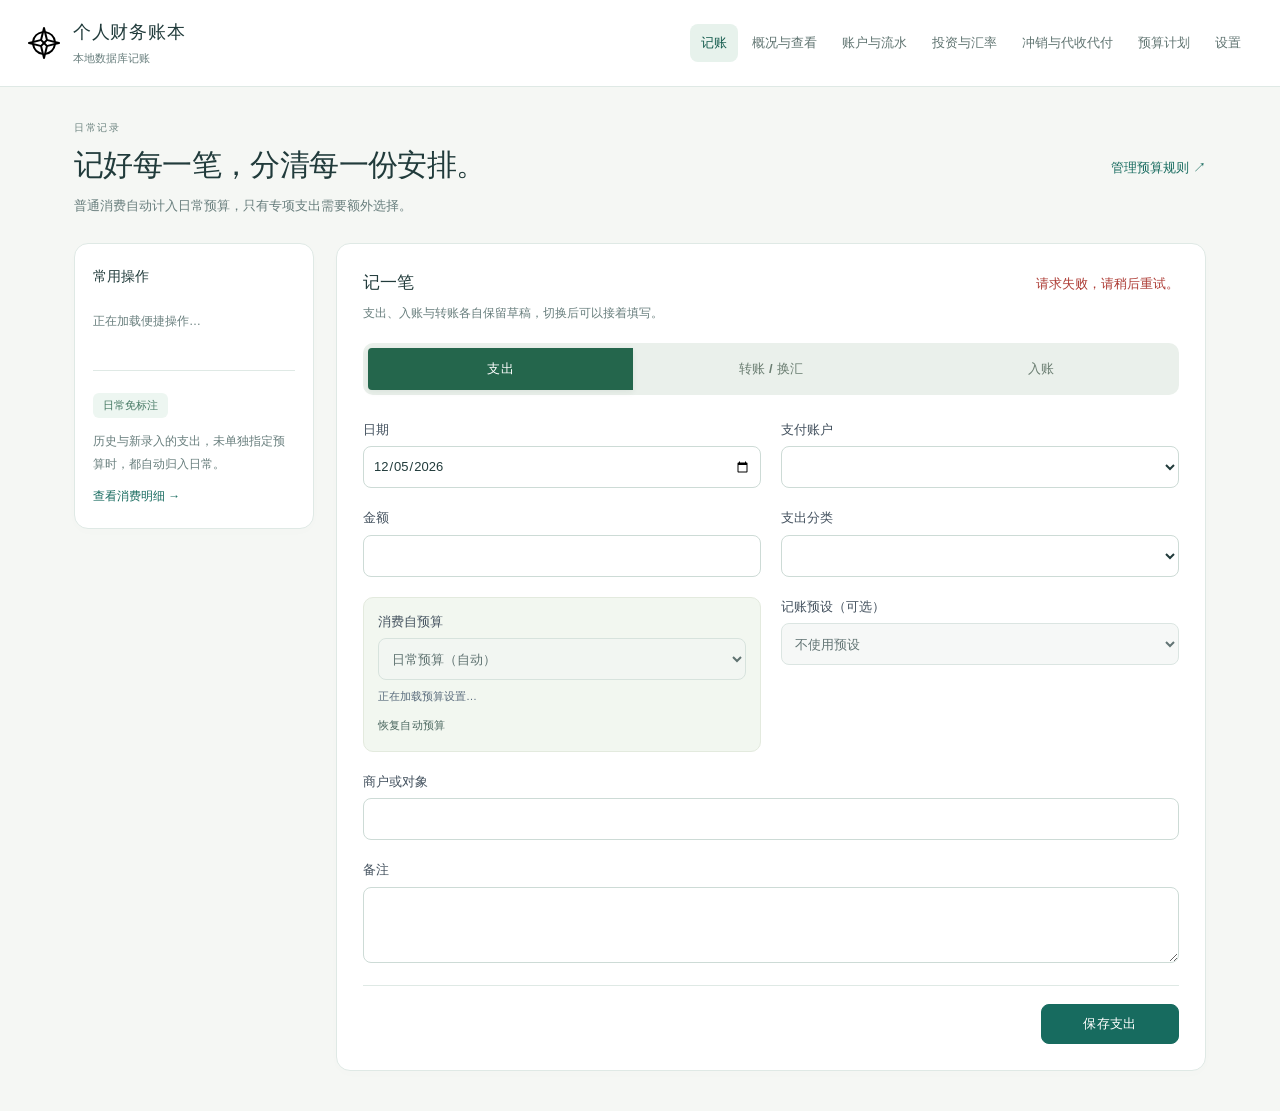
==== static/index.html @ b34f3ab8 "feat: show balances after all entries" ====
<!doctype html>
<html lang="zh-CN">
  <head>
    <meta charset="utf-8">
    <meta name="viewport" content="width=device-width, initial-scale=1">
    <title>个人财务账本 - 记账</title>
    <link rel="icon" href="/static/compass-rose.svg" type="image/svg+xml">
    <link rel="stylesheet" href="/static/styles.css?v=20261018-3">
    <link rel="stylesheet" href="/static/workspace.css?v=20261018-1">
  </head>
  <body>
    <header class="topbar">
      <div class="topbar-inner">
        <div class="brand">
          <h1>个人财务账本</h1>
          <p>本地数据库记账</p>
        </div>
        <nav class="primary-nav" aria-label="主导航">
          <a class="nav-link is-active" href="/" aria-current="page">记账</a>
          <a class="nav-link" href="/overview">概况与查看</a>
          <a class="nav-link" href="/accounts">账户与流水</a>
          <a class="nav-link" href="/investments">投资与汇率</a>
          <a class="nav-link" href="/offsets">冲销与代收代付</a>
          <a class="nav-link" href="/budgets">预算计划</a>
          <a class="nav-link" href="/settings">设置</a>
        </nav>
      </div>
    </header>

    <main class="entry-main">
      <div class="page-intro entry-intro"><div><p class="eyebrow">日常记录</p><h2>记好每一笔，分清每一份安排。</h2><p>普通消费自动计入日常预算，只有专项支出需要额外选择。</p></div><a class="text-link" href="/settings">管理预算规则 <span aria-hidden="true">↗</span></a></div>
      <aside class="quick-entry-panel" aria-labelledby="quick-entry-title">
        <div class="section-heading">
          <h2 id="quick-entry-title">常用操作</h2>
        </div>
        <div id="quick-action-list" class="quick-action-list" aria-live="polite"><p class="subtle-note">正在加载便捷操作…</p></div>
        <div class="quick-entry-note"><span class="small-badge">日常免标注</span><p>历史与新录入的支出，未单独指定预算时，都自动归入日常。</p><a href="/accounts">查看消费明细 →</a></div>
      </aside>

      <section class="entry-panel" aria-labelledby="entry-title">
        <div class="section-heading">
          <h2 id="entry-title">记一笔</h2>
          <span id="form-status" role="status"></span>
        </div>
        <p class="entry-description">支出、入账与转账各自保留草稿，切换后可以接着填写。</p>
        <div class="entry-modes" role="tablist" aria-label="记账类型">
          <button class="entry-mode is-active" type="button" data-mode="expense" aria-pressed="true">支出</button>
          <button class="entry-mode" type="button" data-mode="transfer" aria-pressed="false">转账 / 换汇</button>
          <button class="entry-mode" type="button" data-mode="income" aria-pressed="false">入账</button>
        </div>
        <div id="account-warning" class="empty-notice" hidden>
          尚未创建账户。请先直接在 SQLite 数据库的 <code>accounts</code> 表新增账户。
        </div>
        <form id="transaction-form">
          <div class="form-grid">
            <label>
              <span>日期</span>
              <input id="transaction-date" name="transaction_date" type="date" required>
            </label>
            <label data-modes="expense">
              <span>支付账户</span>
              <select id="source-account" name="source_account_id" required></select>
            </label>
            <label data-modes="expense">
              <span>金额</span>
              <input id="expense-amount" type="number" min="0.01" step="0.01" inputmode="decimal">
            </label>
            <label data-modes="expense">
              <span>支出分类</span>
              <select id="expense-category" required></select>
            </label>

            <label data-modes="transfer">
              <span>转出账户</span>
              <select id="transfer-source-account" required></select>
            </label>
            <label data-modes="transfer">
              <span>转入账户</span>
              <select id="transfer-destination-account" required></select>
            </label>
            <label data-modes="transfer">
              <span>转出金额</span>
              <input id="transfer-outflow-amount" type="number" min="0.01" step="0.01" inputmode="decimal">
            </label>
            <label id="transfer-inflow-field" data-modes="transfer">
              <span>收到金额</span>
              <input id="transfer-inflow-amount" type="number" min="0.01" step="0.01" inputmode="decimal">
            </label>

            <label data-modes="income">
              <span>到账账户</span>
              <select id="income-destination-account" required></select>
            </label>
            <label data-modes="income">
              <span>金额</span>
              <input id="income-amount" type="number" min="0.01" step="0.01" inputmode="decimal">
            </label>
            <label data-modes="income">
              <span>收入分类</span>
              <select id="income-category" required></select>
            </label>
            <label data-modes="expense income">
              <span id="counterparty-label">商户或对象</span>
              <input id="counterparty" type="text" maxlength="120">
            </label>
            <label class="full-width">
              <span>备注</span>
              <textarea id="note" rows="3" maxlength="500"></textarea>
            </label>
          </div>
          <div class="form-actions">
            <button id="submit-transaction" type="submit">保存支出</button>
          </div>
        </form>
      </section>
    </main>

    <script src="/static/frequent-picker.js?v=20261018-3"></script>
    <script src="/static/app.js?v=20261018-3"></script>
  </body>
</html>
---- static/styles.css ----
:root {
  color-scheme: light;
  font-family: "Noto Sans SC", "Microsoft YaHei", Arial, sans-serif;
  color: #19222d;
  background: #f4f6f8;
}

* {
  box-sizing: border-box;
}

body {
  margin: 0;
  min-width: 320px;
}

button,
input,
select,
textarea {
  font: inherit;
}

button {
  border: 1px solid #176b5f;
  border-radius: 5px;
  background: #176b5f;
  color: #fff;
  cursor: pointer;
  font-weight: 700;
  min-height: 38px;
  padding: 0 14px;
}

button:hover:not(:disabled) {
  background: #0e584e;
}

button:disabled {
  cursor: not-allowed;
  opacity: 0.55;
}

.topbar {
  background: #183b56;
  color: #fff;
}

.topbar-inner {
  align-items: center;
  display: flex;
  flex-wrap: wrap;
  gap: 24px;
  justify-content: space-between;
  margin: 0 auto;
  max-width: 1200px;
  min-height: 74px;
  padding: 12px 24px;
}

.brand h1,
.brand p,
h2,
h3 {
  margin: 0;
}

.brand h1 {
  font-size: 21px;
  font-weight: 700;
  letter-spacing: 0;
}

.brand p {
  color: #cedce5;
  font-size: 13px;
  margin-top: 4px;
}

.primary-nav {
  display: flex;
  flex-wrap: wrap;
  justify-content: flex-end;
}

.nav-link {
  border-bottom: 2px solid transparent;
  color: #cedce5;
  font-size: 14px;
  padding: 9px 12px 7px;
  text-decoration: none;
  white-space: nowrap;
}

.nav-link:hover,
.nav-link.is-active {
  border-bottom-color: #79c5ae;
  color: #fff;
}

.topbar-actions {
  align-items: end;
  display: flex;
  gap: 12px;
}

.month-control {
  display: grid;
  font-size: 12px;
  gap: 4px;
}

.month-control input {
  border: 1px solid #a9bdcb;
  border-radius: 4px;
  color: #19222d;
  height: 34px;
  padding: 0 8px;
}

main {
  margin: 0 auto;
  max-width: 1200px;
  padding: 28px 24px 40px;
}

.entry-main {
  align-items: start;
  display: grid;
  gap: 18px;
  grid-template-columns: 210px minmax(0, 1fr);
  max-width: 1040px;
}

.quick-entry-panel {
  background: #fff;
  border: 1px solid #d9e0e5;
  border-radius: 6px;
  padding: 16px;
}

.quick-entry-panel .section-heading {
  margin-bottom: 12px;
}

.quick-action-list {
  display: grid;
  gap: 8px;
}

.quick-action {
  background: #f6f8f9;
  border-color: #b9c5cd;
  color: #43515e;
  font-size: 13px;
  font-weight: 700;
  justify-content: flex-start;
  padding: 0 11px;
  text-align: left;
}

.quick-action:hover:not(:disabled) {
  background: #edf4f2;
  border-color: #3c8d7b;
  color: #176b5f;
}

.dashboard-section,
.movement-section,
.entry-panel,
.transactions-panel,
.account-filter-panel,
.account-summary-panel,
.ledger-panel,
.transaction-search-panel,
.transaction-search-summary-panel,
.transaction-analysis-panel {
  background: #fff;
  border: 1px solid #d9e0e5;
  border-radius: 6px;
  padding: 20px;
}

.dashboard-section {
  margin-bottom: 18px;
}

.movement-section {
  margin-bottom: 18px;
}

.account-filter-panel,
.account-summary-panel,
.transaction-search-panel,
.transaction-search-summary-panel,
.transaction-analysis-panel {
  margin-bottom: 18px;
}

.section-heading {
  align-items: baseline;
  display: flex;
  gap: 10px;
  justify-content: space-between;
  margin-bottom: 16px;
}

.section-heading h2 {
  font-size: 17px;
  letter-spacing: 0;
}

.section-heading span {
  color: #64717d;
  font-size: 13px;
}

.metric-grid {
  display: grid;
  gap: 12px;
  grid-template-columns: repeat(auto-fit, minmax(210px, 1fr));
}

.metric-grid + .metric-grid {
  border-top: 1px solid #e2e7eb;
  margin-top: 16px;
  padding-top: 16px;
}

.metric-item {
  border-left: 3px solid #3c8d7b;
  min-height: 118px;
  padding: 5px 0 5px 12px;
}

.metric-item h3 {
  color: #43515e;
  font-size: 14px;
  margin-bottom: 10px;
}

.metric-item div {
  display: flex;
  font-size: 13px;
  justify-content: space-between;
  padding: 3px 0;
}

.metric-item span {
  color: #65727e;
}

.metric-item strong {
  font-variant-numeric: tabular-nums;
}

.entry-modes {
  display: flex;
  margin: 0 0 18px;
}

.detail-view-modes {
  display: flex;
  margin: 0 0 18px;
  max-width: 360px;
}

.entry-mode {
  background: #f6f8f9;
  border-color: #b9c5cd;
  border-radius: 0;
  color: #43515e;
  flex: 1;
  font-size: 13px;
  min-width: 0;
  padding: 0 8px;
}

.detail-view-mode {
  background: #f6f8f9;
  border-color: #b9c5cd;
  border-radius: 0;
  color: #43515e;
  flex: 1;
  font-size: 13px;
  min-width: 0;
  padding: 0 8px;
}

.entry-mode:first-child {
  border-radius: 4px 0 0 4px;
}

.detail-view-mode:first-child {
  border-radius: 4px 0 0 4px;
}

.entry-mode:last-child {
  border-radius: 0 4px 4px 0;
}

.detail-view-mode:last-child {
  border-radius: 0 4px 4px 0;
}

.entry-mode + .entry-mode {
  border-left: 0;
}

.detail-view-mode + .detail-view-mode {
  border-left: 0;
}

.entry-mode:hover:not(:disabled),
.entry-mode.is-active {
  background: #176b5f;
  border-color: #176b5f;
  color: #fff;
}

.detail-view-mode:hover:not(:disabled),
.detail-view-mode.is-active {
  background: #176b5f;
  border-color: #176b5f;
  color: #fff;
}

.form-grid {
  display: grid;
  gap: 14px;
  grid-template-columns: repeat(2, minmax(0, 1fr));
}

.detail-filter-grid {
  display: grid;
  gap: 14px;
  grid-template-columns: repeat(3, minmax(0, 1fr));
}

.multi-filter,
.multi-select {
  border: 1px solid #b9c5cd;
  border-radius: 4px;
  margin: 0;
  min-height: 38px;
}

.multi-filter {
  padding: 8px 9px;
}

.multi-filter legend {
  color: #43515e;
  font-size: 13px;
  font-weight: 700;
  padding: 0 3px;
}

.filter-option-grid {
  display: grid;
  gap: 7px 10px;
  grid-template-columns: repeat(2, minmax(0, 1fr));
}

.filter-option-grid label,
.filter-option-list label {
  align-items: center;
  color: #43515e;
  display: flex;
  font-size: 13px;
  gap: 6px;
}

.filter-option-grid input,
.filter-option-list input {
  min-height: auto;
  padding: 0;
  width: auto;
}

.multi-select summary {
  align-items: center;
  color: #43515e;
  cursor: pointer;
  display: flex;
  font-size: 13px;
  font-weight: 700;
  justify-content: space-between;
  min-height: 36px;
  padding: 0 9px;
}

.multi-select summary strong {
  color: #64717d;
  font-size: 12px;
  font-weight: 400;
}

.filter-option-list {
  border-top: 1px solid #d9e0e5;
  display: grid;
  gap: 8px;
  max-height: 210px;
  overflow-y: auto;
  padding: 10px;
}

label {
  display: grid;
  font-size: 13px;
  gap: 6px;
}

label > span {
  color: #43515e;
  font-weight: 700;
}

input,
select,
textarea {
  border: 1px solid #b9c5cd;
  border-radius: 4px;
  color: #19222d;
  min-height: 38px;
  padding: 8px 9px;
  width: 100%;
}

.frequent-picker-native {
  display: none;
}

.frequent-picker {
  position: relative;
  width: 100%;
}

.frequent-picker-trigger {
  align-items: center;
  background: #fff;
  border-color: #b9c5cd;
  color: #19222d;
  display: flex;
  font-weight: 400;
  justify-content: space-between;
  padding: 8px 9px;
  text-align: left;
  width: 100%;
}

.frequent-picker-trigger::after {
  color: #64717d;
  content: "▼";
  font-size: 10px;
  margin-left: 10px;
}

.frequent-picker-trigger:hover:not(:disabled) {
  background: #edf2f5;
  border-color: #8b9aa6;
  color: #19222d;
}

.frequent-picker.is-invalid .frequent-picker-trigger {
  border-color: #ad3c35;
}

.frequent-picker-menu {
  background: #fff;
  border: 1px solid #8b9aa6;
  box-shadow: 0 5px 14px rgba(25, 34, 45, 0.16);
  display: grid;
  gap: 2px;
  left: 0;
  max-height: 292px;
  overflow-y: auto;
  padding: 6px;
  position: absolute;
  right: 0;
  top: calc(100% + 4px);
  z-index: 20;
}

.frequent-picker-menu[hidden] {
  display: none;
}

.frequent-picker.is-ranked-scroll .frequent-picker-menu {
  max-height: calc(var(--picker-visible-rows, 8) * 34px + 12px);
}

.frequent-picker-option,
.frequent-picker-other-toggle,
.frequent-picker-directory-toggle {
  background: #fff;
  border: 0;
  border-radius: 3px;
  color: #43515e;
  font-size: 13px;
  font-weight: 400;
  justify-content: flex-start;
  min-height: 32px;
  padding: 0 8px;
  text-align: left;
}

.frequent-picker-option:hover,
.frequent-picker-option:focus-visible,
.frequent-picker-other-toggle:hover,
.frequent-picker-other-toggle:focus-visible,
.frequent-picker-directory-toggle:hover,
.frequent-picker-directory-toggle:focus-visible {
  background: #edf4f2;
  color: #176b5f;
  outline: 0;
}

.frequent-picker-option.is-selected {
  background: #e7f1ee;
  color: #176b5f;
  font-weight: 700;
}

.frequent-picker-group-label {
  color: #64717d;
  font-size: 12px;
  font-weight: 700;
  margin: 6px 8px 2px;
}

.frequent-picker-other-toggle {
  border-top: 1px solid #e0e6ea;
  color: #176b5f;
  font-weight: 700;
  margin-top: 4px;
}

.frequent-picker.is-account-directory .frequent-picker-menu {
  max-height: 360px;
}

.frequent-picker-all-label {
  border-top: 1px solid #e0e6ea;
  margin-top: 7px;
  padding-top: 8px;
}

.frequent-picker-directory-toggle {
  align-items: center;
  background: #fff;
  border: 0;
  border-radius: 3px;
  color: #43515e;
  display: flex;
  font-size: 13px;
  font-weight: 600;
  gap: 7px;
  min-height: 32px;
  padding: 0 8px;
  text-align: left;
  width: 100%;
}

.frequent-picker-directory-toggle small {
  color: #819089;
  font-size: 11px;
  font-variant-numeric: tabular-nums;
  margin-left: auto;
}

.frequent-picker-directory-marker {
  color: #708078;
  display: inline-block;
  text-align: center;
  width: 10px;
}

.frequent-picker-option.is-directory-account {
  padding-left: 24px;
}

textarea {
  min-height: 76px;
  resize: vertical;
}

.full-width {
  grid-column: 1 / -1;
}

.form-actions {
  display: flex;
  justify-content: flex-end;
  margin-top: 18px;
}

.detail-filter-actions {
  gap: 10px;
}

.secondary-button {
  background: #fff;
  border-color: #8b9aa6;
  color: #43515e;
}

.secondary-button:hover:not(:disabled) {
  background: #edf2f5;
}

.danger-button {
  background: #ad3c35;
  border-color: #ad3c35;
}

.danger-button:hover:not(:disabled) {
  background: #8f2e29;
}

.account-heading-actions {
  align-items: center;
  display: flex;
  flex-wrap: wrap;
  gap: 8px;
  justify-content: flex-end;
}

.account-heading-actions .secondary-button {
  font-size: 13px;
}

.table-wrap {
  overflow-x: auto;
}

table {
  border-collapse: collapse;
  font-size: 13px;
  min-width: 100%;
  width: 100%;
}

th,
td {
  border-bottom: 1px solid #e0e6ea;
  padding: 10px 8px;
  text-align: left;
  white-space: nowrap;
}

th {
  background: #edf2f5;
  color: #43515e;
  font-size: 12px;
}

#internal-movements-body td:nth-child(4),
#transactions-body td:nth-child(4),
#ledger-body td:nth-child(5),
#ledger-body td:nth-child(6),
#ledger-body td:nth-child(7),
#search-results-body td:nth-child(4),
#search-results-body td:nth-child(5) {
  font-variant-numeric: tabular-nums;
  text-align: right;
}

#ledger-body td:nth-child(8),
#ledger-body td:nth-child(9),
#search-results-body td:nth-child(6),
#search-results-body td:nth-child(7) {
  min-width: 120px;
  white-space: normal;
}

.empty-cell,
.empty-notice {
  color: #687682;
}

.empty-notice {
  background: #edf4f2;
  border-left: 3px solid #3c8d7b;
  font-size: 13px;
  margin-bottom: 14px;
  padding: 10px 12px;
}

#form-status.success {
  color: #147462;
}

#form-status.error {
  color: #ad3c35;
}

#overview-status {
  font-size: 13px;
  margin: -6px 0 12px;
}

#overview-status.error {
  color: #ad3c35;
}

#detail-status.error {
  color: #ad3c35;
}

.account-meta,
.account-summary-note {
  color: #64717d;
  font-size: 13px;
  margin: 5px 0 0;
}

.account-summary-note {
  background: #f6f8f9;
  border-left: 3px solid #8b9aa6;
  margin: 0 0 16px;
  padding: 9px 11px;
}

.account-state-grid {
  display: grid;
  gap: 12px;
  grid-template-columns: repeat(auto-fit, minmax(170px, 1fr));
}

.account-state-item {
  border-left: 3px solid #8b9aa6;
  min-height: 72px;
  padding: 7px 0 7px 12px;
}

.account-state-item.is-primary {
  border-left-color: #3c8d7b;
}

.account-state-item span,
.account-state-item strong {
  display: block;
}

.account-state-item span {
  color: #65727e;
  font-size: 13px;
  margin-bottom: 6px;
}

.account-state-item strong {
  font-size: 16px;
  font-variant-numeric: tabular-nums;
}

.pager {
  align-items: center;
  display: flex;
  gap: 12px;
  justify-content: flex-end;
  margin-top: 16px;
}

.pager span {
  color: #64717d;
  font-size: 13px;
  min-width: 70px;
  text-align: center;
}

.icon-button {
  font-size: 18px;
  min-width: 38px;
  padding: 0;
}

.status-badges {
  display: flex;
  flex-wrap: wrap;
  gap: 5px;
  min-width: 62px;
}

.status-badge {
  border-radius: 3px;
  font-size: 12px;
  padding: 3px 5px;
  white-space: nowrap;
}

.adjustment-badge {
  background: #e7f1ee;
  color: #147462;
}

.flag-badge {
  background: #fbece8;
  color: #ad3c35;
}

.investment-badge {
  background: #e9edf9;
  color: #34538a;
}

.inline-status {
  color: #64717d;
  font-size: 13px;
}

.inline-status.error {
  color: #ad3c35;
}

.inline-status.success {
  color: #147462;
}

.manual-rate-details {
  border-top: 1px solid #d9e0e5;
  margin-top: 18px;
  padding-top: 14px;
}

.collapsible-details {
  border-top: 1px solid #d9e0e5;
  margin-top: 16px;
  padding-top: 12px;
}

.collapsible-details summary,
.search-summary-breakdown > summary {
  color: #43515e;
  cursor: pointer;
  font-size: 13px;
  font-weight: 700;
  min-height: 28px;
}

.collapsible-details > .table-wrap {
  margin-top: 14px;
}

.collapsible-details .pager {
  padding-bottom: 2px;
}

.manual-rate-details summary {
  color: #43515e;
  cursor: pointer;
  font-size: 13px;
  font-weight: 700;
  margin-bottom: 14px;
}

.analysis-content {
  display: grid;
  gap: 24px;
}

.search-summary-block + .search-summary-block {
  border-top: 1px solid #e0e6ea;
  margin-top: 20px;
  padding-top: 20px;
}

.search-summary-block h3 {
  color: #43515e;
  font-size: 14px;
  margin: 0 0 12px;
}

.search-summary-breakdown > summary {
  margin-bottom: 14px;
}

.search-summary-breakdown[open] > summary {
  margin-bottom: 16px;
}

.search-summary-block > .search-summary-block {
  border-top: 0;
  margin-top: 0;
  padding-top: 0;
}

.search-summary-block > .search-summary-block + .search-summary-block {
  margin-top: 18px;
}

.search-summary-table td:nth-child(n + 2),
.search-summary-table th:nth-child(n + 2) {
  font-variant-numeric: tabular-nums;
  text-align: right;
}

.search-summary-table td:nth-child(5),
.search-summary-table th:nth-child(5) {
  text-align: left;
  white-space: normal;
}

.search-summary-table td:nth-child(5) {
  color: #64717d;
  font-size: 12px;
  text-align: left;
}

.search-summary-type-list {
  display: grid;
  gap: 18px;
}

.search-summary-type {
  border-top: 1px solid #e0e6ea;
  padding-top: 16px;
}

.search-summary-type-heading {
  align-items: baseline;
  display: flex;
  gap: 8px;
  justify-content: space-between;
  margin-bottom: 12px;
}

.search-summary-type-heading h4 {
  color: #43515e;
  font-size: 14px;
  margin: 0;
}

.search-summary-type-heading span {
  color: #64717d;
  font-size: 13px;
}

.search-summary-type-tables {
  align-items: start;
  display: grid;
  gap: 18px;
  grid-template-columns: repeat(2, minmax(0, 1fr));
}

.search-summary-type-tables > .search-summary-block + .search-summary-block {
  border-top: 0;
  margin-top: 0;
  padding-top: 0;
}

.search-summary-type-tables .search-summary-block h3 {
  font-size: 13px;
}

.search-summary-type-tables .search-summary-table {
  min-width: 0;
}

.analysis-block {
  border-top: 1px solid #e0e6ea;
  padding-top: 20px;
}

.analysis-block:first-child {
  border-top: 0;
  padding-top: 0;
}

.analysis-block h3 {
  color: #43515e;
  font-size: 14px;
  margin: 0 0 12px;
}

.analysis-summary {
  color: #64717d;
  font-size: 13px;
  margin: 0 0 14px;
}

.analysis-calendar-months {
  display: grid;
  gap: 22px;
  grid-template-columns: repeat(auto-fit, minmax(300px, 1fr));
}

.analysis-calendar-month h4 {
  color: #43515e;
  font-size: 14px;
  margin: 0 0 8px;
}

.analysis-calendar-grid {
  border: 1px solid #d9e0e5;
  display: grid;
  grid-template-columns: repeat(7, minmax(0, 1fr));
}

.analysis-calendar-weekday {
  background: #edf2f5;
  color: #64717d;
  font-size: 12px;
  font-weight: 700;
  padding: 7px 4px;
  text-align: center;
}

.analysis-calendar-day {
  align-items: flex-start;
  background: #fff;
  border: 0;
  border-radius: 0;
  border-right: 1px solid #e0e6ea;
  border-top: 1px solid #e0e6ea;
  color: #43515e;
  display: flex;
  flex-direction: column;
  font: inherit;
  justify-content: flex-start;
  min-height: 86px;
  padding: 7px;
  text-align: left;
}

.analysis-calendar-day:nth-child(7n) {
  border-right: 0;
}

.analysis-calendar-day.is-outside-range {
  background: #f6f8f9;
  color: #a2adb5;
}

button.analysis-calendar-day:not(:disabled) {
  cursor: pointer;
}

button.analysis-calendar-day:not(:disabled):hover {
  background: #edf4f2;
}

.analysis-calendar-day strong {
  color: #176b5f;
  font-size: 12px;
  font-variant-numeric: tabular-nums;
  margin-top: auto;
}

.analysis-calendar-day small {
  color: #64717d;
  font-size: 11px;
  margin-top: 3px;
}

.analysis-histogram {
  align-items: end;
  border-bottom: 1px solid #d9e0e5;
  display: flex;
  gap: 10px;
  min-height: 210px;
  overflow-x: auto;
  padding: 16px 0 0;
}

.analysis-histogram-bin {
  align-items: center;
  display: grid;
  flex: 1 0 84px;
  gap: 6px;
  grid-template-rows: 18px 132px 30px;
  text-align: center;
}

.analysis-histogram-bin strong {
  font-size: 12px;
  font-variant-numeric: tabular-nums;
}

.analysis-histogram-bar-area {
  align-items: end;
  display: flex;
  height: 132px;
}

.analysis-histogram-bar {
  background: #3c8d7b;
  min-height: 6px;
  width: 100%;
}

.analysis-histogram-bin span {
  color: #64717d;
  font-size: 11px;
  line-height: 15px;
}

.analysis-weekday-grid {
  display: grid;
  gap: 10px;
  grid-template-columns: repeat(7, minmax(104px, 1fr));
  overflow-x: auto;
}

.analysis-weekday-item {
  border-left: 3px solid #8b9aa6;
  min-height: 76px;
  padding: 5px 0 5px 10px;
}

.analysis-weekday-item strong,
.analysis-weekday-item span {
  display: block;
}

.analysis-weekday-item strong {
  font-size: 13px;
  font-variant-numeric: tabular-nums;
  margin: 7px 0 3px;
}

.analysis-weekday-item span {
  color: #64717d;
  font-size: 12px;
}

.analysis-distribution-grid {
  display: grid;
  gap: 22px;
  grid-template-columns: repeat(auto-fit, minmax(280px, 1fr));
}

.analysis-distribution-grid h3 {
  margin-bottom: 8px;
}

.analysis-distribution-grid table {
  min-width: 0;
}

.analysis-distribution-grid td:nth-child(2),
.analysis-distribution-grid td:nth-child(3),
.analysis-distribution-grid td:nth-child(4),
.analysis-distribution-grid th:nth-child(2),
.analysis-distribution-grid th:nth-child(3),
.analysis-distribution-grid th:nth-child(4) {
  font-variant-numeric: tabular-nums;
  text-align: right;
}

.filter-option-group-label {
  color: #64717d;
  font-size: 12px;
  font-weight: 700;
  margin: 0;
}

.filter-option-other {
  border-top: 1px solid #d9e0e5;
  margin-top: 2px;
  padding-top: 8px;
}

.filter-option-other summary {
  color: #176b5f;
  cursor: pointer;
  font-size: 13px;
  font-weight: 700;
}

.filter-option-other .filter-option-list {
  border: 0;
  margin-top: 8px;
  max-height: 180px;
  padding: 0;
}

.row-actions {
  display: flex;
  gap: 5px;
}

.table-action {
  background: #fff;
  border-color: #8b9aa6;
  color: #43515e;
  font-size: 12px;
  font-weight: 700;
  min-height: 30px;
  padding: 0 7px;
}

.table-action:hover:not(:disabled) {
  background: #edf2f5;
}

.danger-action {
  border-color: #c66a62;
  color: #ad3c35;
}

.app-dialog {
  border: 1px solid #b9c5cd;
  border-radius: 6px;
  color: #19222d;
  max-width: 760px;
  padding: 0;
  width: min(calc(100vw - 28px), 760px);
}

.app-dialog::backdrop {
  background: rgba(25, 34, 45, 0.42);
}

.app-dialog form {
  padding: 20px;
}

.dialog-heading {
  align-items: center;
  display: flex;
  justify-content: space-between;
  margin-bottom: 18px;
}

.dialog-heading h2 {
  font-size: 17px;
}

.dialog-close {
  background: #fff;
  border-color: #8b9aa6;
  color: #43515e;
}

.dialog-close:hover:not(:disabled) {
  background: #edf2f5;
}

.dialog-copy,
.dialog-warning,
.dialog-status {
  font-size: 13px;
}

.dialog-copy {
  color: #64717d;
  line-height: 1.6;
  margin: 0 0 15px;
}

.dialog-warning {
  background: #fbece8;
  border-left: 3px solid #c66a62;
  color: #7f302a;
  line-height: 1.6;
  margin: 14px 0;
  padding: 9px 11px;
}

.dialog-status {
  margin: 12px 0 0;
  min-height: 18px;
}

.dialog-status.error {
  color: #ad3c35;
}

.dialog-status.success {
  color: #147462;
}

.account-state-item.is-alert {
  border-left-color: #c66a62;
}

@media (max-width: 800px) {
  .topbar-inner {
    align-items: stretch;
    flex-direction: column;
    gap: 14px;
    padding: 16px 18px;
  }

  .topbar-actions {
    justify-content: space-between;
  }

  .primary-nav {
    justify-content: flex-start;
  }

  .entry-main {
    grid-template-columns: 1fr;
    max-width: 780px;
  }

  .quick-action-list {
    grid-template-columns: repeat(3, minmax(0, 1fr));
  }

  main {
    padding: 18px 14px 28px;
  }

  .detail-filter-grid {
    grid-template-columns: repeat(2, minmax(0, 1fr));
  }

  .account-heading-actions {
    justify-content: flex-start;
  }
}

@media (max-width: 480px) {
  .dashboard-section,
  .movement-section,
  .entry-panel,
  .transactions-panel,
  .account-filter-panel,
  .account-summary-panel,
  .ledger-panel,
  .transaction-search-panel,
  .transaction-search-summary-panel,
  .transaction-analysis-panel {
    padding: 15px;
  }

  .form-grid,
  .detail-filter-grid,
  .quick-action-list,
  .search-summary-type-tables {
    grid-template-columns: 1fr;
  }

  .primary-nav {
    display: grid;
    grid-template-columns: repeat(2, minmax(0, 1fr));
    width: 100%;
  }

  .analysis-calendar-day {
    min-height: 72px;
    padding: 5px;
  }

  .analysis-calendar-day strong {
    font-size: 11px;
  }

  .nav-link {
    text-align: center;
  }

  .account-heading-actions,
  .section-heading {
    align-items: flex-start;
    flex-direction: column;
  }

  .topbar-actions {
    align-items: end;
    gap: 8px;
  }

  .topbar-actions button {
    padding: 0 10px;
  }
}

/* Offset events: actual ledger members and signed personal cashflow. */
.basis-control { display: flex; align-items: center; gap: 12px; margin: 12px 0; }
.basis-control select { width: auto; min-width: 160px; }
.offset-main { max-width: 1280px; }
.offset-entry { padding: 18px 0; border-bottom: 1px solid #dbe3ea; white-space: normal; }
.offset-entry-title, .offset-amounts { display: flex; flex-wrap: wrap; gap: 14px; align-items: center; }
.offset-amounts { margin: 10px 0; font-size: 1.15rem; font-weight: 700; }
.offset-coverage { display: block; color: #596b7c; margin: 4px 0; }
.offset-side { padding: 18px; margin: 16px 0; border: 1px solid #dbe3ea; border-radius: 10px; }
.offset-member-row { display: flex; flex-direction: column; gap: 8px; border-bottom: 1px solid #e2e8ef; padding: 12px 0; }
.offset-member-row label { display: flex; align-items: center; gap: 10px; }
.offset-member-row input[type=checkbox] { width: auto; }
.offset-member-row small { color: #596b7c; }
.offset-members { margin: 12px 0; }
.offset-members summary { cursor: pointer; }
.offset-transaction-entry {
  display: grid;
  grid-template-columns: 100px 56px minmax(150px, .8fr) 120px minmax(180px, 1.4fr) minmax(90px, auto) 58px;
  gap: 12px;
  align-items: center;
  min-width: 900px;
  padding: 10px 0;
  border-bottom: 1px solid #e2e8ef;
  white-space: normal;
}
.offset-transaction-amount { text-align: right; font-variant-numeric: tabular-nums; }
.offset-transaction-description { color: #405466; }
.offset-transaction-action { text-align: right; }
.offset-dialog { width: min(1000px, 95vw); padding: 24px; max-height: 90vh; overflow: auto; }
.negative-amount { color: #9b4055; }
.signed-track { position: relative; height: 8px; margin-top: 6px; background: linear-gradient(to right, #f4f6f8 49.5%, #94a3b8 49.5%, #94a3b8 50.5%, #f4f6f8 50.5%); }
.signed-bar { position: absolute; top: 0; height: 8px; }
.signed-bar.positive { left: 50%; background: #267785; }
.signed-bar.negative { right: 50%; background: #ae5b74; }
.offset-main [hidden], #cash-flow[hidden], #personal-cash-flow[hidden] { display: none !important; }
.budget-main [hidden], .entry-main form[hidden], #budget-query-warning[hidden] { display: none !important; }
.budget-main { max-width: 1440px; }
.budget-main section { margin-bottom: 20px; }
.budget-main .form-actions { gap: 8px; flex-wrap: wrap; }
.budget-main .metric-card { display: flex; flex-direction: column; gap: 12px; padding: 20px; border: 1px solid #dbe3ea; border-radius: 10px; }
.budget-main .metric-card strong { font-size: 1.15rem; }
.budget-main table input, .budget-main table select { min-width: 140px; }
.budget-main table input[type=number] { min-width: 130px; }
.budget-main table select { display: block; margin-bottom: 6px; }
.budget-main #plan-items td { min-width: 160px; white-space: normal; vertical-align: top; }
.budget-setting-row { display: flex; flex-wrap: wrap; gap: 14px; align-items: center; padding: 14px 0; border-bottom: 1px solid #dbe3ea; }
.budget-setting-row strong { flex: 1; min-width: 200px; }
.budget-dialog { width: min(1000px,95vw); max-height: 90vh; overflow: auto; padding: 24px; }
.matrix-amount { border: 0; background: transparent; color: #146579; padding: 6px; min-width: 65px; }
#budget-query-warning a { text-decoration: underline; }
.entry-main label small { color: #596b7c; font-weight: normal; }
@media (max-width: 700px) { .offset-side { padding: 10px; } .offset-entry-title { align-items: flex-start; flex-direction: column; } }
---- static/workspace.css ----
/* Shared visual layer. Existing field IDs, visibility rules and actions stay intact. */
:root {
  --ink: #213b3b;
  --muted: #687e7d;
  --line: #dfe9e5;
  --accent: #176b5f;
  --mint: #edf6f1;
  color: var(--ink);
  background: #f5f7f4;
  font-family: "Noto Sans SC", "Microsoft YaHei", Arial, sans-serif;
  font-synthesis: none;
}
body { line-height: 1.55; }
a { color: var(--accent); text-underline-offset: 4px; }
button, input, select, textarea { border-radius: 8px; }
button { min-height: 40px; font-size: 13px; letter-spacing: .02em; transition: background-color .15s, border-color .15s, box-shadow .15s; }
button:focus-visible, a:focus-visible, summary:focus-visible { outline: 3px solid #84b9a3; outline-offset: 3px; }
input:not([type=checkbox]), select, textarea { border-color: #cddbd6; background: #fff; color: var(--ink); min-height: 42px; }
input:focus, select:focus, textarea:focus { border-color: #458f78; outline: none; box-shadow: 0 0 0 3px #e0eee6; }
input:disabled, select:disabled, textarea:disabled { background: #f3f6f4; }
input[type=checkbox] { accent-color: var(--accent); }
input::placeholder, textarea::placeholder { color: #8b9a98; font-size: 12px; }
label { color: #48615e; font-size: 13px; line-height: 1.5; gap: 7px; }
label small, .subtle-note, .analysis-summary { color: var(--muted); font-size: 12px; font-weight: 400; line-height: 1.7; }
label small { display: inline; }
.topbar { background: #fff; color: var(--ink); border-bottom: 1px solid var(--line); }
.topbar-inner { max-width: 1380px; gap: 20px; min-height: 86px; padding: 15px 28px; }
.brand { padding-left: 45px; background: url('/static/compass-rose.svg') no-repeat left center / 32px; }
.brand h1 { font-size: 18px; letter-spacing: .04em; }
.brand p { color: var(--muted); font-size: 11px; margin-top: 3px; }
.primary-nav { gap: 3px; min-width: 0; }
.nav-link { color: #617572; padding: 9px 11px; border: none; border-radius: 8px; font-size: 13px; }
.nav-link:hover { color: var(--accent); background: #f4f8f5; }
.nav-link.is-active { background: #e7f2ec; color: #155c4e; font-weight: 700; }
main { padding-top: 28px; }
.page-intro { display: flex; justify-content: space-between; align-items: center; gap: 22px; margin: 5px 0 28px; }
.page-intro h2 { font-size: clamp(23px,2.5vw,30px); line-height: 1.4; letter-spacing: -.02em; font-weight: 700; }
.page-intro p:not(.eyebrow) { font-size: 13px; color: var(--muted); margin: 10px 0 0; }
.eyebrow { font-size: 10px; letter-spacing: .16em; color: #6e8581; font-weight: 700; margin: 0 0 8px; }
.text-link { white-space: nowrap; font-size: 13px; text-decoration: none; font-weight: 600; }
.text-link:hover { text-decoration: underline; }
.small-badge { display: inline-flex; align-items: center; font-size: 11px; padding: 4px 10px; background: var(--mint); color: #467964; border-radius: 6px; white-space: nowrap; }
.section-heading { margin-bottom: 20px; gap: 12px; }
.section-heading h2 { font-size: 17px; }
.entry-panel, .quick-entry-panel, .transactions-panel, .account-filter-panel,
.account-summary-panel, .ledger-panel, .transaction-search-panel,
.transaction-search-summary-panel, .transaction-analysis-panel,
.dashboard-section, .movement-section, .offset-side {
  background: #fff; border: 1px solid var(--line); border-radius: 14px;
  box-shadow: 0 3px 14px #213b3b03;
}
.transactions-panel, .entry-panel { padding: 26px; }
.secondary-button { background: #fff; color: #4c6860; border-color: #cddbd5; }
.secondary-button:hover:not(:disabled) { background: #f1f6f2; border-color: #9ab6a9; color: #245c48; }
.quiet-button, .matrix-amount { color: var(--accent); background: transparent; border: 1px solid transparent; min-height: 32px; padding: 4px 9px; font-size: 12px; }
.quiet-button:hover:not(:disabled), .matrix-amount:hover:not(:disabled) { background: #eaf3ed; color: #154e3c; }
.danger-button { color: #9d6260; }
.danger-button:hover:not(:disabled) { background: #fcf0ed; color: #a04742; }
.form-actions { gap: 10px; flex-wrap: wrap; }
.empty-notice { background: #f7f6ef; border: 1px solid #e9e3cd; border-radius: 10px; color: #776538; line-height: 1.8; }
.dialog-status { font-size: 13px; }
.dialog-status:empty, #budget-status:empty { display: none; }
#budget-status { font-size: 12px; color: #426e59; margin: 12px 0 18px; }
#budget-status.error { color: #ad4944; }
.app-dialog { border: 1px solid var(--line); border-radius: 16px; box-shadow: 0 22px 85px #142e3038; }
.app-dialog::backdrop { background: #17363365; backdrop-filter: blur(3px); }
.budget-dialog > form { display: grid; gap: 18px; }
#budget-execution th, #budget-execution td { vertical-align: top; }
#budget-execution [data-amount], .budget-dialog [data-amount] { white-space: nowrap; font-variant-numeric: tabular-nums; }
#budget-execution .is-negative, .budget-dialog .is-negative { color: #a13a48; font-weight: 650; }
#budget-execution td:last-child { display: grid; gap: 6px; min-width: 100px; }
#budget-execution small { display: block; margin-top: 5px; color: #6e8279; }
.budget-dialog h2 { font-size: 19px; }
.budget-dialog p { line-height: 1.9; }
.budget-dialog details { padding: 14px; background: #f5f8f5; margin: 10px 0; border-radius: 8px; }
.budget-dialog summary { cursor: pointer; font-weight: 600; }
table { font-size: 12px; font-variant-numeric: tabular-nums; }
th { background: #f1f5f2; color: #657d71; font-size: 11px; letter-spacing: .025em; font-weight: 600; }
th, td { border-bottom-color: #e5ede8; padding: 13px 14px; }
tbody tr:hover td { background: #fafcf9; }
.table-wrap { border-radius: 9px; }
.status-badge { border-radius: 5px; padding: 3px 7px; font-size: 11px; }
.budget-badge { background: #eaf3ee; border-color: #d4e7db; color: #477862; }
.basis-control { background: #f1f6f2; border-radius: 10px; padding: 12px 14px; }
.basis-control select { background: #fff; }
.detail-view-modes, .entry-modes { padding: 5px; background: #eaf0eb; border: 0; border-radius: 10px; gap: 5px; }
.detail-view-mode, .entry-mode { border: 0; border-radius: 7px; min-height: 42px; background: transparent; color: #6a7d71; }
.detail-view-mode.is-active, .entry-mode.is-active { background: #24664c; color: #fff; box-shadow: 0 2px 6px #13372112; }
.detail-view-mode:hover:not(:disabled), .entry-mode:hover:not(:disabled) { background: #f9fbf8; color: #1d654a; }
.detail-view-mode.is-active:hover:not(:disabled), .entry-mode.is-active:hover:not(:disabled) { background: #24664c; color: #fff; }
.multi-filter, .multi-select { border-color: #d9e3dd; border-radius: 9px; }
.multi-filter { padding: 12px; }
.budget-filter-field { padding: 10px 12px; background: #f1f7f0; border-radius: 9px; }
#daily-budget-hint { padding-left: 12px; border-left: 3px solid #8bb5a0; margin: 15px 0 20px; }
.entry-main { max-width: 1180px; grid-template-columns: 240px minmax(0,1fr); gap: 22px; }
.entry-intro { grid-column: 1 / -1; margin-bottom: 5px; }
.quick-entry-panel { padding: 22px 18px; }
.quick-entry-panel h2 { font-size: 14px; }
.quick-action-list { gap: 10px; }
.quick-entry-panel .quick-action-list { max-height: 462px; overflow-y: auto; padding-right: 3px; }
.quick-action { border: 1px solid #e0e9e3; background: #f7faf6; min-height: 49px; white-space: normal; }
.quick-entry-note { border-top: 1px solid var(--line); margin-top: 26px; padding-top: 22px; font-size: 12px; color: var(--muted); }
.quick-entry-note p { line-height: 1.9; }
.quick-entry-note a { font-size: 12px; text-decoration: none; }
.entry-panel .section-heading { margin-bottom: 8px; }
.entry-description { font-size: 12px; color: var(--muted); margin: 0 0 20px; }
.entry-modes { margin-bottom: 25px; }
.entry-panel .form-grid { gap: 20px; align-items: start; }
.entry-panel .form-actions { border-top: 1px solid var(--line); padding-top: 18px; margin-top: 22px; }
.entry-panel button[type=submit] { min-width: 138px; }
.entry-budget-field { padding: 14px; background: #f2f7f0; border: 1px solid #e3eade; border-radius: 10px; }
.budget-auto-button { justify-self: start; border: 0; background: transparent; padding: 0; min-height: 24px; font-size: 11px; }
.budget-auto-button:hover:not(:disabled) { background: transparent; text-decoration: underline; }
.entry-main label small { font-size: 11px; }
.frequent-picker-trigger { min-height: 42px; border-color: #cddbd6; border-radius: 8px; }
.frequent-picker-menu { border-radius: 10px; border-color: #d2dfd6; box-shadow: 0 8px 24px #25463318; }
.budget-main { max-width: 1380px; }
.budget-main section { margin-bottom: 24px; }
.plan-scope-grid { grid-template-columns: 1.15fr 1fr .65fr 1fr; align-items: end; }
.plan-month-navigation { display: flex; flex-wrap: wrap; gap: 8px; margin-top: 16px; }
.plan-month-navigation button { min-height: 36px; padding: 6px 12px; font-size: 12px; }
.scope-footer { display: flex; justify-content: space-between; align-items: center; gap: 16px; margin-top: 18px; }
.scope-footer .form-actions { margin: 0; }
.scope-footer p { margin: 0; }
.budget-main .metric-grid { gap: 14px; margin-top: 22px; }
.budget-main .metric-card { border-radius: 11px; padding: 21px 20px; gap: 10px; border: 1px solid #e2e9e2; background: #fafcf8; }
.metric-label { font-size: 12px; color: #607869; }
.metric-amount { display: flex; align-items: baseline; flex-wrap: wrap; gap: 6px; }
.budget-main .metric-card strong { font-size: clamp(22px,2.2vw,30px); font-weight: 600; line-height: 1.2; letter-spacing: -.025em; font-variant-numeric: tabular-nums; }
.metric-amount small, .metric-caption { color: #7f9387; font-size: 10px; }
.budget-main .metric-card.is-featured { background: #245e47; border-color: #245e47; color: #fff; }
.metric-card.is-featured .metric-label, .metric-card.is-featured small { color: #c8e1d0; }
.metric-card.is-over-budget .metric-amount { color: #a86c36; }
.plan-state { font-size: 11px; color: #65806d; padding: 5px 10px; background: #f0f5ec; border-radius: 6px; }
.plan-state.is-dirty { background: #fcf3e3; color: #9a7237; }
.plan-targets { padding: 17px; margin-bottom: 20px; background: #f8faf6; border: 1px solid #eaf0e5; border-radius: 10px; }
.plan-identity { grid-template-columns: 1.2fr 1fr .8fr 1fr; margin-bottom: 18px; align-items: end; }
.monthly-identity { grid-template-columns: minmax(240px,1fr) minmax(180px,280px); max-width: 780px; margin-bottom: 18px; }
.currency-line { padding: 5px 0; font-variant-numeric: tabular-nums; }
.currency-budget { margin: 22px 0; padding: 22px; border: 1px solid #dbe6dc; border-radius: 12px; background: #fbfcf9; }
.currency-budget-heading { display: flex; align-items: end; gap: 20px; margin-bottom: 18px; }
.currency-amount-input { display: flex; align-items: end; gap: 10px; margin-right: auto; }
.currency-amount-input label:first-child { width: 240px; }
.currency-amount-input label:last-child { width: 160px; }
.currency-total { font-size: 20px; font-weight: 600; font-variant-numeric: tabular-nums; }
.currency-budget .plan-state { white-space: nowrap; }
.currency-budget .allocation-heading { margin-top: 22px; margin-bottom: 6px; }
.allocation-balance { font-size: 13px; color: #245e47; }
.allocation-balance.is-over-budget { color: #a45836; }
.allocation-items td { min-width: 140px; }
.allocation-items td:last-child { min-width: 72px; }
.allocation-items td small { display: block; font-size: 11px; color: var(--muted); }
.add-allocation { margin-top: 15px; }
.allocation-heading { display: flex; justify-content: space-between; gap: 20px; align-items: center; margin: 28px 0 18px; }
.allocation-heading h3 { margin: 0; font-size: 16px; }
#allocation-balance { font-size: 13px; color: #245e47; white-space: nowrap; }
#allocation-balance.is-over-budget { color: #a45836; }
#plan-items td small { display: block; color: var(--muted); font-size: 11px; margin-top: 6px; }
#month-plans td { white-space: nowrap; }
#budget-matrix > h3 { margin: 20px 0 10px; font-size: 15px; }
#budget-matrix > .table-wrap { border: 1px solid #e0e8df; }
.plan-main #budget-matrix { border: 0; max-height: none; }
.plan-items-wrap { border: 1px solid #e3eae1; }
.budget-main #plan-items td { padding: 12px 10px; min-width: 155px; }
.budget-main #plan-items td:last-child { min-width: 72px; }
.budget-main #plan-items td:last-child button { padding: 0 10px; color: #986d68; font-size: 11px; min-height: 34px; }
.budget-main #plan-items input, .budget-main #plan-items select { font-size: 12px; }
.plan-actions { align-items: center; margin-top: 20px; }
.plan-actions #save-plan { margin-left: auto; }
.plan-actions .secondary-button { font-size: 12px; }
.plan-empty { padding: 32px 20px; background: #fafcf8; border: 1px dashed #d8e4d5; border-radius: 10px; text-align: center; font-size: 13px; color: var(--muted); }
.plan-copy { margin-top: 22px; border-top: 1px solid var(--line); padding-top: 18px; }
.plan-copy summary { font-size: 12px; color: #5a7564; }
.copy-controls { display: flex; align-items: end; gap: 14px; margin-top: 12px; }
.copy-controls label { width: 250px; }
.matrix-controls { grid-template-columns: 240px 240px auto; align-items: end; justify-content: start; }
.matrix-controls button { justify-self: start; font-size: 12px; }
#budget-matrix { max-height: 580px; overflow: auto; border: 1px solid #e0e8df; }
#budget-matrix table { border-collapse: separate; border-spacing: 0; }
#budget-matrix th { white-space: nowrap; }
#budget-matrix tr > :first-child { position: sticky; left: 0; z-index: 1; text-align: left; }
#budget-matrix thead th { position: sticky; top: 0; z-index: 2; }
#budget-matrix thead th:first-child { z-index: 3; }
#budget-matrix tr > :not(:first-child) { text-align: right; }
#budget-matrix .matrix-amount { width: 100%; padding-inline: 0; border-inline: 0; text-align: right; font: inherit; font-variant-numeric: tabular-nums; font-weight: 600; min-width: 76px; }
#budget-matrix tbody tr:last-child > * { background: #edf4e9; font-weight: 700; }
.settings-layout { display: grid; grid-template-columns: 340px minmax(0,1fr); align-items: start; gap: 24px; }
.defaults-panel .form-grid { grid-template-columns: 1fr; gap: 18px; }
.daily-budget-setting { padding: 15px; border: 1px solid #d6e8d6; background: #f0f7eb; border-radius: 10px; }
.daily-budget-setting small { font-size: 11px; color: #73866a; }
.setting-divider { display: flex; align-items: center; gap: 10px; margin: 24px 0 18px; font-size: 11px; color: #889888; }
.setting-divider::after { content: ''; height: 1px; background: var(--line); flex: 1; }
.defaults-panel .form-actions button { width: 100%; }
.catalog-caption { display: flex; align-items: start; gap: 14px; justify-content: space-between; margin-top: 10px; }
.catalog-caption p { margin: 5px 0 12px; }
.catalog-caption button { flex-shrink: 0; }
.budget-setting-row { display: grid; grid-template-columns: minmax(0,1fr) auto auto auto; gap: 12px; padding: 17px 0; }
.budget-setting-row strong { min-width: 0; overflow-wrap: anywhere; font-size: 13px; font-weight: 600; }
.budget-setting-row small { grid-column: span 2; color: #94a08f; font-size: 11px; }
.setting-state { font-size: 10px; color: #5c8966; white-space: nowrap; }
.setting-state::before { content: ''; display: inline-block; width: 5px; height: 5px; margin: 0 6px 2px 0; background: #6ba67b; border-radius: 50%; }
.setting-state.is-inactive { color: #999d95; }
.setting-state.is-inactive::before { background: #a9aca6; }
.catalog-copy { margin-top: 23px; padding: 14px 17px; background: #f6f8f3; border-radius: 10px; }
.catalog-copy summary { cursor: pointer; font-size: 12px; color: #698063; }
.catalog-copy label { margin-top: 14px; }
.catalog-copy > button { margin-top: 14px; }
#setting-impact { font-size: 12px; color: var(--muted); line-height: 1.8; }
.shortcut-settings-panel { margin-top: 24px; }
.shortcut-card-list { display: grid; grid-template-columns: repeat(2,minmax(0,1fr)); gap: 12px; margin-top: 18px; }
.shortcut-card { display: grid; gap: 15px; padding: 18px; border: 1px solid #dce7df; border-radius: 11px; background: #fbfdfb; }
.shortcut-card.is-inactive { background: #f5f6f4; opacity: .78; }
.shortcut-card.has-warning { border-color: #e7c9a5; background: #fffaf2; }
.shortcut-card-copy { display: grid; gap: 6px; }
.shortcut-card-copy strong { font-size: 14px; }
.shortcut-card-summary, .shortcut-card-copy small { color: var(--muted); font-size: 11px; line-height: 1.7; }
.shortcut-card-copy .shortcut-warning { color: #9a6334; }
.shortcut-card-actions { display: flex; flex-wrap: wrap; gap: 5px; align-items: center; }
.shortcut-dialog { width: min(760px,92vw); max-height: 88vh; padding: 0; overflow: hidden; }
.shortcut-dialog[open] { display: flex; flex-direction: column; }
.shortcut-dialog > form { overflow-y: auto; padding: 24px 28px; }
.shortcut-dialog .section-heading { position: sticky; top: -24px; z-index: 2; background: #fff; padding: 4px 0 15px; }
.shortcut-dialog .form-grid { grid-template-columns: repeat(2,minmax(0,1fr)); }
.shortcut-preview { padding: 12px 14px; background: #f2f7f2; border: 1px solid #e0eadf; border-radius: 9px; color: #42675a; font-size: 12px; }
.shortcut-dialog .form-actions { position: sticky; bottom: -24px; background: #fff; border-top: 1px solid var(--line); padding: 16px 0 4px; }
@media (max-width: 1100px) {
  .topbar-inner { gap: 13px; }
  .primary-nav { justify-content: flex-start; }
  .settings-layout { grid-template-columns: 300px minmax(0,1fr); gap: 18px; }
  .shortcut-card-list { grid-template-columns: 1fr; }
  .budget-setting-row { grid-template-columns: minmax(0,1fr) auto auto; }
  .budget-setting-row strong { grid-column: 1 / -1; }
  .matrix-controls { grid-template-columns: 1fr 1fr auto; }
  .entry-main { grid-template-columns: 200px minmax(0,1fr); }
}
@media (max-width: 760px) {
  .topbar-inner { padding: 14px 18px; }
  .primary-nav { flex-wrap: nowrap; width: 100%; overflow-x: auto; padding: 3px 0; }
  .nav-link { flex-shrink: 0; }
  main { padding: 22px 14px 32px; }
  .page-intro { align-items: start; flex-direction: column; gap: 14px; margin-bottom: 22px; }
  .page-intro h2 { font-size: 23px; }
  .transactions-panel, .entry-panel { padding: 19px 16px; }
  .settings-layout, .entry-main { display: block; }
  .quick-entry-panel { margin-bottom: 18px; }
  .quick-entry-note { display: none; }
  .quick-action-list { grid-template-columns: repeat(3,minmax(0,1fr)); gap: 7px; }
  .quick-action { font-size: 11px; padding: 6px; text-align: center; justify-content: center; }
  .plan-scope-grid, .budget-main .metric-grid { grid-template-columns: repeat(2,minmax(0,1fr)); }
  .plan-identity { grid-template-columns: repeat(2,minmax(0,1fr)); }
  .allocation-heading { flex-direction: column; align-items: start; gap: 8px; }
  #allocation-balance { white-space: normal; }
  .scope-footer { align-items: stretch; flex-direction: column; }
  .scope-footer .form-actions { justify-content: start; }
  .budget-main .metric-card { padding: 15px 12px; }
  .budget-main .metric-card strong { font-size: 23px; }
  .matrix-controls { grid-template-columns: 1fr 1fr; }
  .plan-actions { justify-content: start; }
  .plan-actions #save-plan { margin-left: 0; }
  .plan-targets { padding: 13px; }
  .copy-controls { align-items: stretch; flex-direction: column; }
  .copy-controls label { width: auto; }
  .budget-dialog { padding: 20px 16px; }
}
.date-range-controls { display: flex; align-items: center; justify-content: space-between; gap: 14px; flex-wrap: wrap; padding: 14px 0 18px; margin-bottom: 18px; border-bottom: 1px solid var(--line); }
.date-range-presets, .date-range-period { display: flex; align-items: center; gap: 8px; }
.date-range-controls button { padding: 8px 12px; white-space: nowrap; }
.date-range-presets .is-active { background: var(--accent); color: #fff; border-color: var(--accent); }
.date-range-caption { font-size: 12px; color: var(--muted); font-variant-numeric: tabular-nums; }
@media (prefers-reduced-motion: reduce) { button { transition: none; } }

/* Desktop budget workspace and modal editor. */
.plan-main .plan-scope-panel { padding: 22px 26px; }
.plan-main .metric-card { min-height: 112px; }
.plan-main .plan-scope-panel .scope-footer { margin-top: 12px; }
.plan-editor-dialog { width: min(1100px,94vw); max-width: 1100px; max-height: 90vh; padding: 0; border: 1px solid #d2dfd7; border-radius: 16px; overflow: hidden; box-shadow: 0 26px 90px #173d3c36; }
.plan-editor-dialog[open] { display: flex; flex-direction: column; }
.plan-editor-dialog::backdrop, .funding-picker::backdrop { background: #1f38385c; }
.plan-editor-heading { flex: 0 0 auto; margin: 0; padding: 21px 28px 17px; background: #f6faf7; border-bottom: 1px solid var(--line); align-items: start; }
.plan-editor-heading .eyebrow { margin: 0 0 5px; }
.plan-editor-heading h2 { margin: 0 0 10px; font-size: 22px; }
.plan-editor-heading > button { min-width: 38px; padding: 4px; font-size: 22px; border-color: transparent; background: transparent; }
.plan-editor-scroll { padding: 22px 28px; overflow-y: auto; min-height: 0; overscroll-behavior: contain; }
.plan-editor-scroll .monthly-identity { max-width: none; margin-bottom: 8px; }
.plan-editor-scroll .currency-budget { margin: 16px 0 0; padding: 20px; }
.plan-editor-dialog .allocation-items td { white-space: normal; vertical-align: top; }
.plan-editor-dialog .allocation-items td:first-child .matrix-amount { display: block; margin-top: 4px; }
.plan-editor-dialog .allocation-items input, .plan-editor-dialog .allocation-items select { min-width: 0; font-size: 12px; }
.plan-editor-scroll .plan-copy { margin: 18px 0 0; padding: 12px 0 0; border-top: 1px solid var(--line); }
.plan-editor-scroll #plan-error:empty { display: none; }
.plan-editor-footer { flex: 0 0 auto; display: flex; align-items: center; justify-content: space-between; gap: 16px; padding: 16px 28px; border-top: 1px solid var(--line); background: #fff; }
.plan-editor-tools, .plan-editor-footer .form-actions { display: flex; gap: 8px; margin: 0; }
.plan-editor-tools button { padding: 7px 10px; font-size: 12px; }
#save-plan { min-width: 140px; }
.plan-funding-label { max-width: 230px; white-space: normal; font-size: 12px; }
.plan-funding-label small { display: block; margin-top: 4px; }
.funding-warning { color: #a15433; font-size: 12px; }
.funding-section { padding: 17px 18px; margin-top: 18px; background: #eef5f1; border: 1px solid #d7e5db; border-radius: 10px; }
.funding-heading, .funding-candidate-heading { display: flex; justify-content: space-between; align-items: center; gap: 16px; }
.funding-heading h3 { margin: 0; font-size: 15px; }
.funding-actions { display: flex; gap: 8px; }
.funding-actions button { padding: 6px 10px; min-height: 34px; font-size: 12px; }
.funding-content > p { margin: 12px 0 0; }
.funding-source-link { display: inline-block; font-weight: 600; margin-top: 15px; }
.funding-metrics { display: grid; grid-template-columns: repeat(3,minmax(0,1fr)); gap: 16px; margin-top: 14px; }
.funding-metrics small { display: block; color: var(--muted); font-size: 11px; }
.funding-metrics strong { display: block; font-size: 17px; margin-top: 4px; font-variant-numeric: tabular-nums; }
.funding-preview { font-size: 13px; color: var(--accent); }
.funding-usage { margin-top: 12px; font-size: 12px; }
.funding-usage summary { cursor: pointer; color: var(--muted); }
.funding-usage p { margin: 8px 0; }
.funding-picker { width: min(780px,90vw); max-height: 85vh; padding: 24px; }
.funding-search { display: flex; align-items: end; gap: 12px; }
.funding-search label { flex: 1; }
.funding-candidate { border: 1px solid var(--line); border-radius: 10px; padding: 16px; margin-bottom: 12px; }
.funding-candidate > p { font-size: 13px; }
.funding-candidate > button { margin-top: 12px; }
.funding-pagination { display: flex; justify-content: end; gap: 10px; }
.matrix-manage { margin-left: 10px; min-height: 28px; padding: 3px 8px; border: 1px solid var(--line); background: #fff; color: var(--accent); font-size: 11px; }
.storage-negative, #budget-matrix .storage-negative .matrix-amount { color: #ad4242; }
.storage-warning { color: #9a5b34; font-size: 12px; line-height: 1.8; }
.storage-manage-dialog { width: min(1100px,94vw); max-width: 1100px; max-height: 90vh; padding: 0; overflow: hidden; }
.storage-manage-dialog[open] { display: flex; flex-direction: column; }
.storage-manage-dialog > .dialog-heading { margin: 0; padding: 20px 26px; flex-shrink: 0; background: #f6faf7; border-bottom: 1px solid var(--line); }
.storage-manage-dialog h2 { font-size: 19px; margin: 0; }
.storage-manage-scroll { overflow-y: auto; min-height: 0; padding: 20px 26px; overscroll-behavior: contain; }
#storage-manage-error { margin: 0; padding: 12px 26px; }
#storage-manage-error:empty { display: none; }
#storage-reload { margin: 12px 26px 18px; align-self: flex-end; flex-shrink: 0; }
.storage-summary { display: flex; flex-wrap: wrap; gap: 12px; }
.storage-summary > div { min-width: 135px; padding: 12px 16px; border: 1px solid var(--line); border-radius: 8px; background: #f6faf7; }
.storage-summary small, .storage-summary strong { display: block; }
.storage-summary small { color: var(--muted); font-size: 12px; margin-bottom: 5px; }
.storage-tabs { display: flex; gap: 10px; margin: 22px 0; }
.storage-tabs .is-active { color: #fff; background: var(--accent); }
.storage-form { display: grid; gap: 14px; padding: 18px; background: #f7faf7; border: 1px solid var(--line); border-radius: 10px; margin-bottom: 20px; }
.storage-form > button { justify-self: start; }
.storage-transfer-grid { grid-template-columns: repeat(3,minmax(0,1fr)); }
.storage-manage-content table td:last-child { white-space: nowrap; }
.storage-manage-content table td:last-child button + button { margin-left: 6px; }
.storage-manage-content table td:nth-child(2), .storage-manage-content table td:nth-child(4) { white-space: normal; min-width: 140px; }
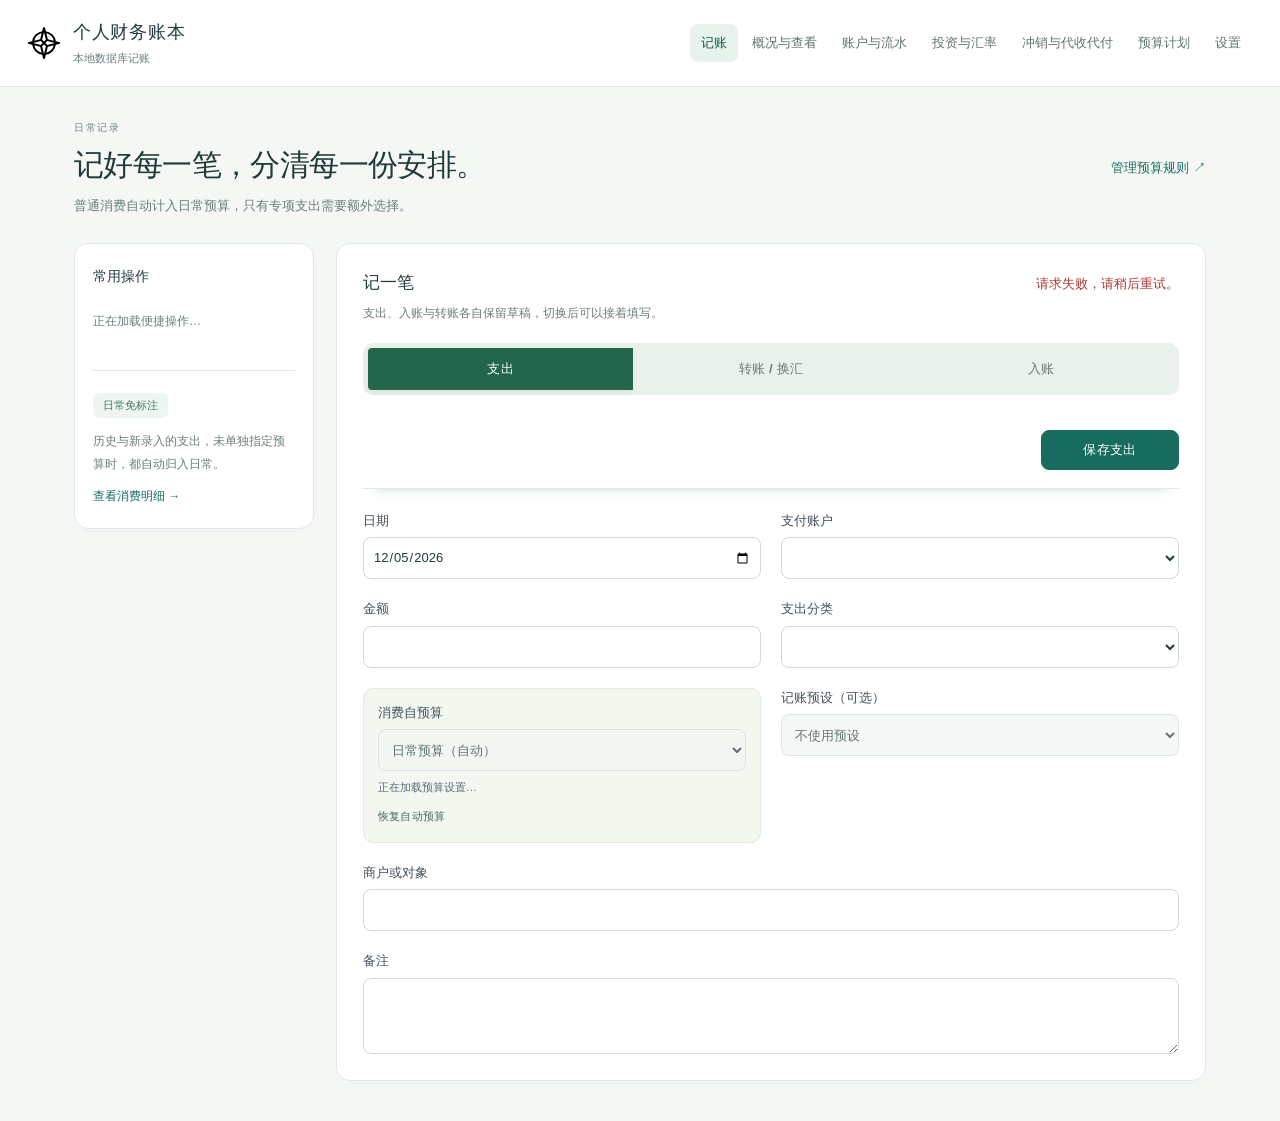
==== commit d0c80723: "fix: prevent wheel changes in numeric fields" ====
--- a/static/index.html
+++ b/static/index.html
@@ -6,7 +6,7 @@
     <title>个人财务账本 - 记账</title>
     <link rel="icon" href="/static/compass-rose.svg" type="image/svg+xml">
     <link rel="stylesheet" href="/static/styles.css?v=20261018-3">
-    <link rel="stylesheet" href="/static/workspace.css?v=20261018-1">
+    <link rel="stylesheet" href="/static/workspace.css?v=20261018-2">
   </head>
   <body>
     <header class="topbar">
@@ -52,6 +52,9 @@
           尚未创建账户。请先直接在 SQLite 数据库的 <code>accounts</code> 表新增账户。
         </div>
         <form id="transaction-form">
+          <div class="form-actions entry-save-bar">
+            <button id="submit-transaction" type="submit">保存支出</button>
+          </div>
           <div class="form-grid">
             <label>
               <span>日期</span>
@@ -108,14 +111,12 @@
               <textarea id="note" rows="3" maxlength="500"></textarea>
             </label>
           </div>
-          <div class="form-actions">
-            <button id="submit-transaction" type="submit">保存支出</button>
-          </div>
         </form>
       </section>
     </main>
 
+    <script src="/static/number-input.js?v=20261018-1"></script>
     <script src="/static/frequent-picker.js?v=20261018-3"></script>
-    <script src="/static/app.js?v=20261018-3"></script>
+    <script src="/static/app.js?v=20261018-4"></script>
   </body>
 </html>
--- a/static/workspace.css
+++ b/static/workspace.css
@@ -19,6 +19,9 @@
 input:focus, select:focus, textarea:focus { border-color: #458f78; outline: none; box-shadow: 0 0 0 3px #e0eee6; }
 input:disabled, select:disabled, textarea:disabled { background: #f3f6f4; }
 input[type=checkbox] { accent-color: var(--accent); }
+input[type=number] { appearance: textfield; -moz-appearance: textfield; }
+input[type=number]::-webkit-inner-spin-button,
+input[type=number]::-webkit-outer-spin-button { -webkit-appearance: none; margin: 0; }
 input::placeholder, textarea::placeholder { color: #8b9a98; font-size: 12px; }
 label { color: #48615e; font-size: 13px; line-height: 1.5; gap: 7px; }
 label small, .subtle-note, .analysis-summary { color: var(--muted); font-size: 12px; font-weight: 400; line-height: 1.7; }
@@ -106,12 +109,23 @@
 .entry-description { font-size: 12px; color: var(--muted); margin: 0 0 20px; }
 .entry-modes { margin-bottom: 25px; }
 .entry-panel .form-grid { gap: 20px; align-items: start; }
-.entry-panel .form-actions { border-top: 1px solid var(--line); padding-top: 18px; margin-top: 22px; }
+.entry-panel .entry-save-bar { border-bottom: 1px solid var(--line); margin: 0 0 22px; padding: 0 0 18px; }
 .entry-panel button[type=submit] { min-width: 138px; }
 .entry-budget-field { padding: 14px; background: #f2f7f0; border: 1px solid #e3eade; border-radius: 10px; }
 .budget-auto-button { justify-self: start; border: 0; background: transparent; padding: 0; min-height: 24px; font-size: 11px; }
 .budget-auto-button:hover:not(:disabled) { background: transparent; text-decoration: underline; }
 .entry-main label small { font-size: 11px; }
+
+@media (min-width: 701px) {
+  .entry-panel .entry-save-bar {
+    background: rgba(255, 255, 255, .96);
+    box-shadow: 0 9px 14px -14px #213b3b80;
+    padding-top: 10px;
+    position: sticky;
+    top: 0;
+    z-index: 8;
+  }
+}
 .frequent-picker-trigger { min-height: 42px; border-color: #cddbd6; border-radius: 8px; }
 .frequent-picker-menu { border-radius: 10px; border-color: #d2dfd6; box-shadow: 0 8px 24px #25463318; }
 .budget-main { max-width: 1380px; }
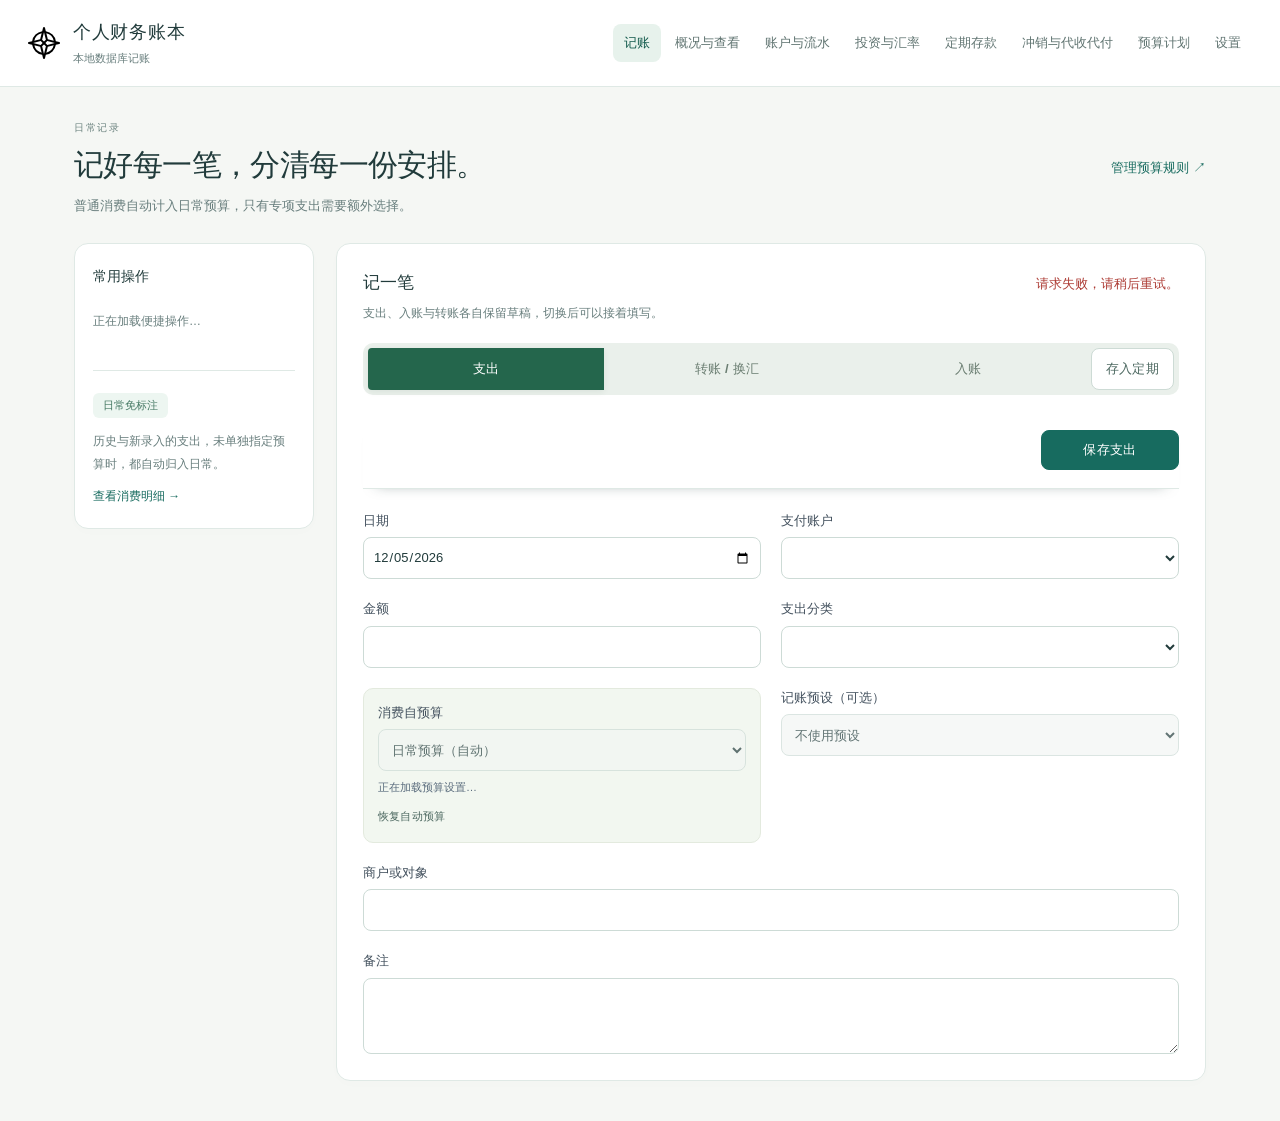
==== commit 37b2d8a0: "feat: track term deposits and principal movements Add desktop deposit entry and maturity tracking wi" ====
--- a/static/index.html
+++ b/static/index.html
@@ -7,7 +7,9 @@
     <link rel="icon" href="/static/compass-rose.svg" type="image/svg+xml">
     <link rel="stylesheet" href="/static/styles.css?v=20261018-3">
     <link rel="stylesheet" href="/static/workspace.css?v=20261018-2">
-  </head>
+    <link rel="stylesheet" href="/static/income-allocations.css?v=20261020-3">
+    <link rel="stylesheet" href="/static/term-deposits.css?v=20261029-1">
+</head>
   <body>
     <header class="topbar">
       <div class="topbar-inner">
@@ -20,6 +22,7 @@
           <a class="nav-link" href="/overview">概况与查看</a>
           <a class="nav-link" href="/accounts">账户与流水</a>
           <a class="nav-link" href="/investments">投资与汇率</a>
+          <a class="nav-link" href="/term-deposits">定期存款</a>
           <a class="nav-link" href="/offsets">冲销与代收代付</a>
           <a class="nav-link" href="/budgets">预算计划</a>
           <a class="nav-link" href="/settings">设置</a>
@@ -47,6 +50,7 @@
           <button class="entry-mode is-active" type="button" data-mode="expense" aria-pressed="true">支出</button>
           <button class="entry-mode" type="button" data-mode="transfer" aria-pressed="false">转账 / 换汇</button>
           <button class="entry-mode" type="button" data-mode="income" aria-pressed="false">入账</button>
+          <button id="open-term-deposit" class="secondary-button" type="button">存入定期</button>
         </div>
         <div id="account-warning" class="empty-notice" hidden>
           尚未创建账户。请先直接在 SQLite 数据库的 <code>accounts</code> 表新增账户。
@@ -115,8 +119,11 @@
       </section>
     </main>
 
+    <script src="/static/budget-ui.js?v=20261001-2"></script>
+    <script src="/static/income-allocations.js?v=20261020-3"></script>
     <script src="/static/number-input.js?v=20261018-1"></script>
     <script src="/static/frequent-picker.js?v=20261018-3"></script>
-    <script src="/static/app.js?v=20261018-4"></script>
+    <script src="/static/app.js?v=20261029-1"></script>
+    <script src="/static/term-deposits.js?v=20261029-1"></script>
   </body>
 </html>
--- a/static/styles.css
+++ b/static/styles.css
@@ -396,6 +396,35 @@
   font-weight: 400;
 }
 
+.filter-action-row {
+  align-items: center;
+  border-top: 1px solid #d9e0e5;
+  display: flex;
+  flex-wrap: wrap;
+  gap: 6px;
+  padding: 8px 10px 0;
+}
+
+.filter-action {
+  background: #f4f7f6;
+  border-color: #b9c5cd;
+  color: #176b5f;
+  font-size: 12px;
+  font-weight: 700;
+  min-height: 28px;
+  padding: 4px 9px;
+}
+
+.filter-action:hover,
+.filter-action:focus-visible {
+  background: #e5f0ed;
+  border-color: #176b5f;
+}
+
+.filter-action-row + .filter-option-list {
+  border-top: 0;
+}
+
 .filter-option-list {
   border-top: 1px solid #d9e0e5;
   display: grid;
@@ -687,6 +716,18 @@
   padding: 10px 12px;
 }
 
+.editor-adjustment-guidance {
+  align-items: center;
+  display: flex;
+  gap: 14px;
+  justify-content: space-between;
+  line-height: 1.55;
+}
+
+.editor-adjustment-guidance .secondary-button {
+  flex: 0 0 auto;
+}
+
 #form-status.success {
   color: #147462;
 }
@@ -752,6 +793,10 @@
 .account-state-item strong {
   font-size: 16px;
   font-variant-numeric: tabular-nums;
+}
+
+.account-state-action {
+  margin-top: 9px;
 }
 
 .pager {
--- a/static/income-allocations.css
+++ b/static/income-allocations.css
@@ -0,0 +1,56 @@
+.income-entry-allocation {
+  border: 1px solid #dce5df;
+  border-radius: 12px;
+  padding: 16px;
+  background: #f7faf8;
+}
+.income-entry-allocation > label,
+.allocation-legacy label {
+  display: flex;
+  align-items: center;
+  gap: 10px;
+}
+.income-entry-allocation input[type="checkbox"],
+.allocation-legacy input[type="checkbox"] {
+  width: 18px;
+  height: 18px;
+  flex: 0 0 auto;
+  order: -1;
+}
+.income-allocation-rows { display: grid; gap: 12px; margin: 14px 0; }
+.income-entry-allocation fieldset { border: 0; padding: 0; margin: 0; }
+.income-allocation-row {
+  display: grid;
+  grid-template-columns: minmax(160px, 1.4fr) minmax(120px, 1fr) auto;
+  align-items: start;
+  gap: 12px;
+  padding: 14px;
+  border: 1px solid #dce5df;
+  border-radius: 10px;
+  background: #fff;
+}
+.income-allocation-dialog .income-allocation-row {
+  grid-template-columns: minmax(160px, 1.4fr) minmax(120px, 1fr) 150px auto;
+}
+.income-allocation-row label { display: grid; gap: 6px; }
+.income-allocation-row input, .income-allocation-row select { width: 100%; min-width: 0; }
+.income-allocation-row .allocation-remainder-option { display: flex; align-items: center; gap: 8px; margin-top: 8px; font-size: 13px; }
+.income-allocation-row .allocation-remainder { width: 18px; height: 18px; margin: 0; flex: 0 0 auto; order: -1; }
+.income-allocation-row .allocation-amount[readonly] { background: #edf5ef; }
+.income-allocation-row small { color: #607269; }
+.income-allocation-row > button { margin-top: 24px; }
+.income-allocation-dialog { width: min(950px, 92vw); max-height: 88vh; }
+.income-allocation-dialog[open] { display: flex; flex-direction: column; gap: 16px; }
+.income-allocation-form { display: flex; flex-direction: column; overflow: hidden; min-height: 0; }
+.income-allocation-form > .plan-editor-scroll { overflow-y: auto; padding: 0 8px 12px; }
+.income-allocation-form > .form-actions { padding: 14px 0 0; border-top: 1px solid #dce5df; flex-shrink: 0; }
+#income-source-dialog > .funding-candidates { overflow-y: auto; min-height: 0; }
+.allocation-legacy { display: grid; gap: 12px; color: #805b24; margin-top: 14px; }
+.currency-total[readonly] { background: #edf5ef; font-weight: 700; }
+.budget-allocation-summary { padding: 16px; background: #eef6f0; border-radius: 12px; margin-bottom: 16px; }
+.budget-allocation-summary h3 { margin: 0 0 8px; }
+.allocation-legacy .legacy-decision { display: grid; align-items: start; gap: 8px; }
+.allocation-legacy .legacy-decision select { width: 100%; }
+.allocation-trace { margin: 12px 0; }
+.allocation-trace summary { cursor: pointer; font-weight: 600; }
+.allocation-trace th, .allocation-trace td { padding: 10px 12px; }
--- a/static/term-deposits.css
+++ b/static/term-deposits.css
@@ -0,0 +1,22 @@
+.term-main { max-width: 1600px; margin: 24px auto; padding: 0 28px; display: grid; gap: 20px; }
+.term-heading { display: grid; grid-template-columns: 1fr auto; align-items: center; gap: 12px; }
+.term-heading h2 { margin: 0; }
+.term-heading p { margin: 6px 0 0; }
+.term-summary { display: grid; grid-template-columns: repeat(auto-fit, minmax(245px, 1fr)); gap: 16px; }
+.term-summary-card { padding: 22px; border: 1px solid #d3dfd9; background: #f5faf7; border-radius: 14px; }
+.term-summary-card > span, .term-summary-card small { display: block; color: #576b65; }
+.term-summary-card strong { display: block; font-size: 27px; color: #176b5f; margin-top: 9px; font-variant-numeric: tabular-nums; }
+.term-summary-card p { margin: 12px 0 7px; font-size: 13px; }
+#term-deposit-table { min-width: 1200px; }
+#term-deposit-table td { vertical-align: top; font-variant-numeric: tabular-nums; }
+.term-secondary { display: block; max-width: 240px; color: #68776f; margin-top: 5px; line-height: 1.5; overflow-wrap: anywhere; }
+.term-row-actions { display: flex; flex-wrap: wrap; gap: 6px; min-width: 105px; }
+.term-status { display: inline-block; white-space: nowrap; border-radius: 6px; padding: 5px 8px; font-size: 12px; background: #e5f0ed; color: #176b5f; }
+.term-status-soon { background: #fff1ce; color: #7a5718; }
+.term-status-due { background: #ffe7e1; color: #a04430; }
+.term-status-settled { background: #edf0f1; color: #62716e; }
+.term-dialog { width: min(740px, calc(100vw - 80px)); max-height: 88vh; padding: 24px; }
+.term-dialog form { display: grid; gap: 16px; }
+.term-dialog .dialog-heading { position: sticky; top: -24px; background: #fff; z-index: 1; padding: 12px 0; }
+.term-dialog .form-actions { position: sticky; bottom: -24px; background: #fff; padding: 14px 0; z-index: 1; }
+.term-preview { padding: 14px 16px; margin: 0; background: #f0f6f2; border-radius: 9px; line-height: 1.7; color: #315d4d; }
